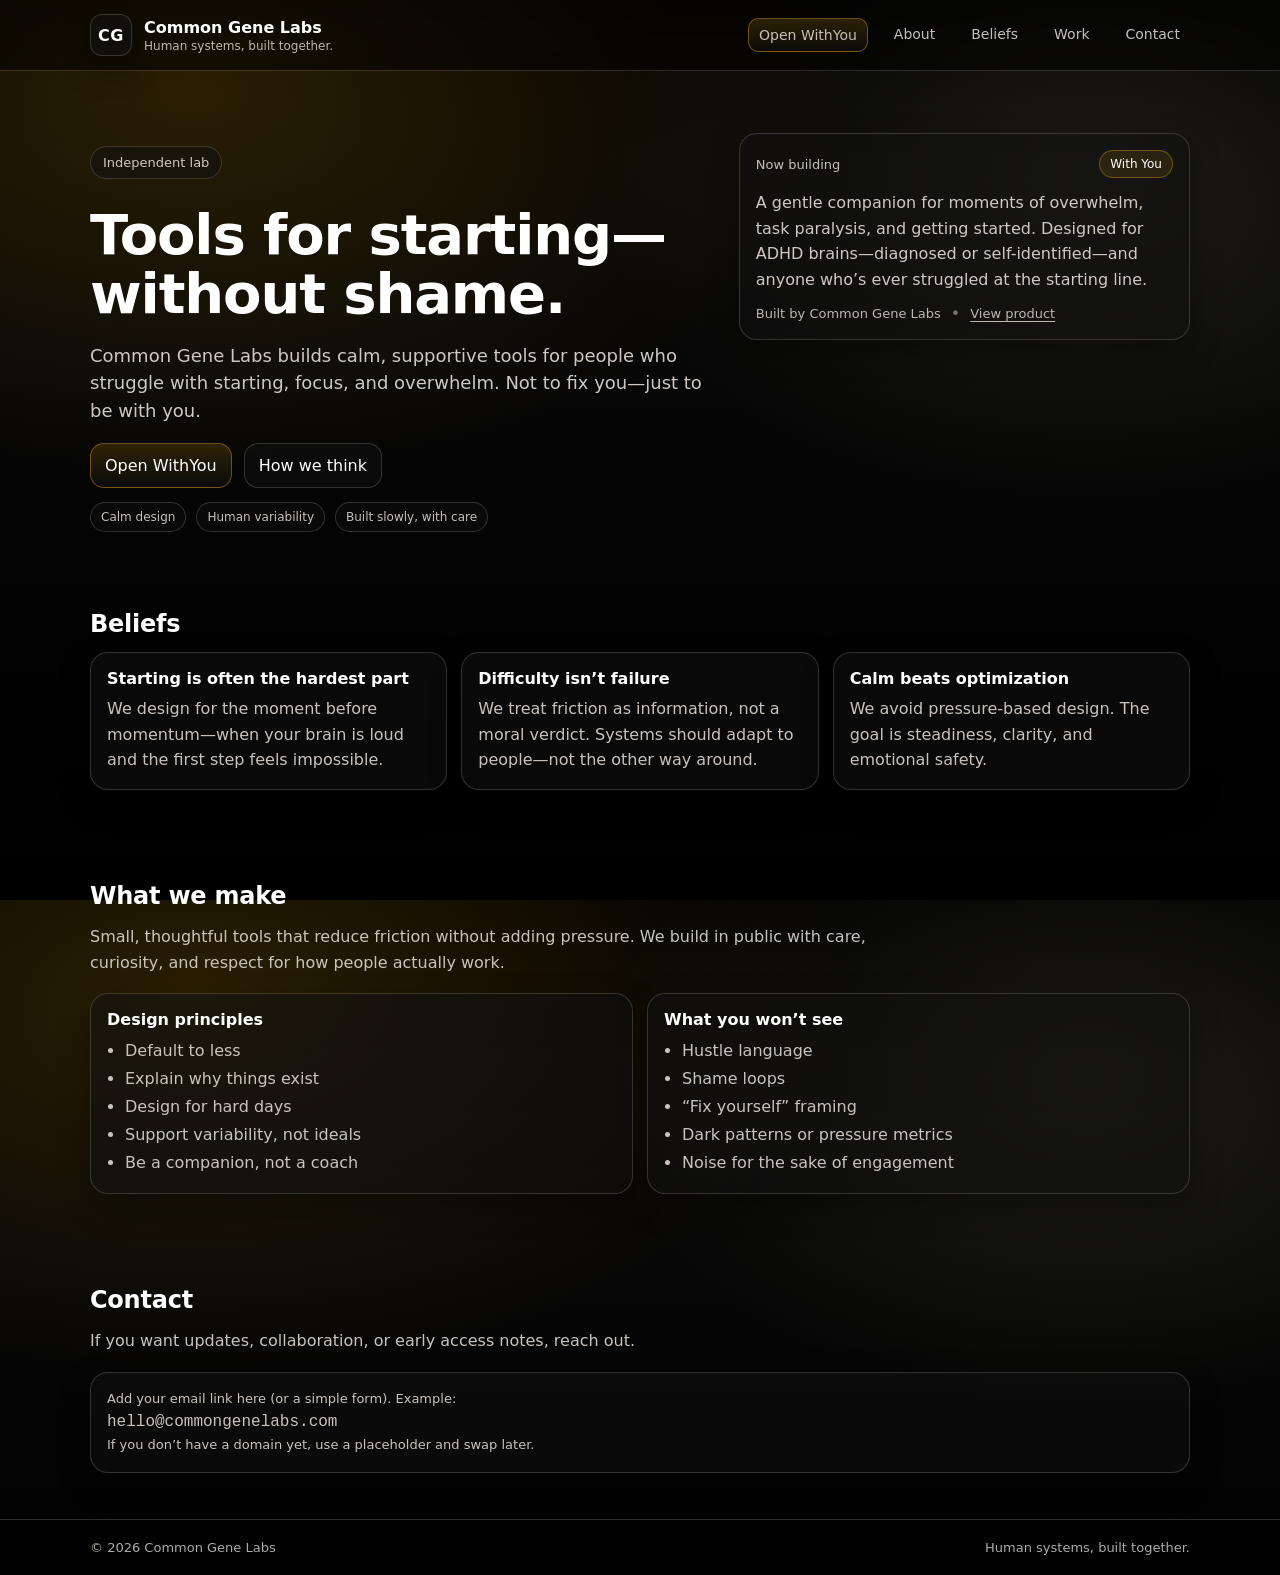
==== index.html @ 8c80f976 "Fix link text from 'Open With You' to 'Open WithYou'" ====
<!doctype html>
<html lang="en">
<head>
  <meta charset="utf-8" />
  <meta name="viewport" content="width=device-width,initial-scale=1" />
  <title>Common Gene Labs</title>
  <meta name="description" content="Common Gene Labs builds calm, human-centered tools for starting, focus, and overwhelm. Human systems, built together." />
  <meta name="theme-color" content="#000000" />
  <link rel="stylesheet" href="styles.css" />
</head>

<body>
  <header class="header">
    <div class="container nav">
      <div class="brand">
        <div class="mark" aria-hidden="true">CG</div>
        <div class="brandtext">
          <div class="name">Common Gene Labs</div>
          <div class="tag">Human systems, built together.</div>
        </div>
      </div>

      <nav class="links" aria-label="Primary">
        <a
          class="btn primary"
          href="https://elaiken3.github.io/withyou-site/"
          target="_blank"
          rel="noopener"
        >
          Open WithYou
        </a>
        <a href="./about/">About</a>
        <a href="#beliefs">Beliefs</a>
        <a href="#work">Work</a>
        <a href="#contact">Contact</a>
      </nav>
    </div>
  </header>

  <main>
    <section class="hero">
      <div class="container heroGrid">
        <div>
          <p class="kicker">Independent lab</p>
          <h1>Tools for starting—without shame.</h1>
          <p class="lede">
            Common Gene Labs builds calm, supportive tools for people who struggle with starting, focus, and overwhelm.
            Not to fix you—just to be with you.
          </p>

          <div class="ctaRow">
            <a
              class="btn primary"
              href="https://elaiken3.github.io/withyou-site/"
              target="_blank"
              rel="noopener"
            >
              Open WithYou
            </a>
            <a class="btn" href="#beliefs">How we think</a>
          </div>

          <div class="meta">
            <span class="pill">Calm design</span>
            <span class="pill">Human variability</span>
            <span class="pill">Built slowly, with care</span>
          </div>
        </div>

        <a
            href="https://elaiken3.github.io/withyou-site/"
            class="card cardLink"
            target="_blank"
            rel="noopener"
          >
            <div class="cardTop">
              <div class="cardTitle">Now building</div>
              <div class="cardBadge">With You</div>
            </div>
          
            <p class="cardBody">
              A gentle companion for moments of overwhelm, task paralysis, and getting started.
              Designed for ADHD brains—diagnosed or self-identified—and anyone who’s ever struggled at the starting line.
            </p>
          
            <div class="cardFoot">
              <span class="small">Built by Common Gene Labs</span>
              <span class="dot">•</span>
              <span class="small link">View product</span>
            </div>
          </a>
          </div>
        </div>
      </div>
    </section>

    <section id="beliefs" class="section">
      <div class="container">
        <h2>Beliefs</h2>
        <div class="grid3">
          <div class="panel">
            <h3>Starting is often the hardest part</h3>
            <p>We design for the moment before momentum—when your brain is loud and the first step feels impossible.</p>
          </div>
          <div class="panel">
            <h3>Difficulty isn’t failure</h3>
            <p>We treat friction as information, not a moral verdict. Systems should adapt to people—not the other way around.</p>
          </div>
          <div class="panel">
            <h3>Calm beats optimization</h3>
            <p>We avoid pressure-based design. The goal is steadiness, clarity, and emotional safety.</p>
          </div>
        </div>
      </div>
    </section>

    <section id="work" class="section">
      <div class="container">
        <h2>What we make</h2>
        <p class="lede2">
          Small, thoughtful tools that reduce friction without adding pressure.
          We build in public with care, curiosity, and respect for how people actually work.
        </p>

        <div class="grid2">
          <div class="panel">
            <h3>Design principles</h3>
            <ul class="list">
              <li>Default to less</li>
              <li>Explain why things exist</li>
              <li>Design for hard days</li>
              <li>Support variability, not ideals</li>
              <li>Be a companion, not a coach</li>
            </ul>
          </div>
          <div class="panel">
            <h3>What you won’t see</h3>
            <ul class="list">
              <li>Hustle language</li>
              <li>Shame loops</li>
              <li>“Fix yourself” framing</li>
              <li>Dark patterns or pressure metrics</li>
              <li>Noise for the sake of engagement</li>
            </ul>
          </div>
        </div>
      </div>
    </section>

    <!-- <section id="withyou" class="section">
      <div class="container">
        <h2>With You</h2>
        <div class="grid2">
          <div class="panel">
            <h3>What it is</h3>
            <p>
              With You is a calm, supportive space to capture what’s on your mind, choose one next step,
              and stay with it—without pressure or shame.
            </p>
            <p class="small muted">
              Built by Common Gene Labs.
            </p>
          </div>
          <div class="panel">
            <h3>When it helps</h3>
            <ul class="list">
              <li>Overwhelm and task paralysis</li>
              <li>Starting friction</li>
              <li>Too many open loops</li>
              <li>Gentle structure for focus</li>
              <li>“I just need someone with me” moments</li>
            </ul>
          </div>
        </div>
      </div>
    </section> -->

    <section id="contact" class="section">
      <div class="container">
        <h2>Contact</h2>
        <p class="lede2">If you want updates, collaboration, or early access notes, reach out.</p>
        <div class="panel">
          <p class="small muted">
            Add your email link here (or a simple form). Example:
          </p>
          <p class="mono">hello@commongenelabs.com</p>
          <p class="small muted">
            If you don’t have a domain yet, use a placeholder and swap later.
          </p>
        </div>
      </div>
    </section>
  </main>

  <footer class="footer">
    <div class="container foot">
      <span class="small muted">© <span id="year"></span> Common Gene Labs</span>
      <span class="small muted">Human systems, built together.</span>
    </div>
  </footer>

  <script>
    document.getElementById("year").textContent = new Date().getFullYear();
  </script>
</body>
</html>
---- styles.css ----
:root{
  --gold: #B8860B;
  --blonde: #FAF0BE;
  --ink: #0B0B0B;
  --card: #111111;
  --muted: #DAD3CC;
  --white: #FFFFFF;

  --radius: 18px;
  --shadow: 0 12px 30px rgba(0,0,0,.35);
  --stroke: 1px solid rgba(218,211,204,.20);
}

*{ box-sizing:border-box; }
html,body{ height:100%; }
body{
  margin:0;
  font-family: ui-sans-serif, system-ui, -apple-system, Segoe UI, Roboto, Arial, "Apple Color Emoji","Segoe UI Emoji";
  color: var(--white);
  background:
    radial-gradient(1200px 700px at 15% 10%, rgba(184,134,11,.22), transparent 55%),
    radial-gradient(900px 600px at 85% 20%, rgba(250,240,190,.10), transparent 55%),
    linear-gradient(180deg, #000 0%, #060606 40%, #000 100%);
}

a{ color: inherit; text-decoration:none; }
a:hover{ text-decoration: underline; }

.container{
  width: min(1100px, calc(100% - 40px));
  margin: 0 auto;
}

.header{
  position: sticky;
  top: 0;
  z-index: 10;
  backdrop-filter: blur(10px);
  background: rgba(0,0,0,.50);
  border-bottom: var(--stroke);
}

.nav{
  display:flex;
  align-items:center;
  justify-content:space-between;
  padding: 14px 0;
  gap: 16px;
}

.brand{ display:flex; align-items:center; gap: 12px; }
.mark{
  width: 42px; height: 42px;
  border-radius: 12px;
  display:grid; place-items:center;
  border: var(--stroke);
  background: rgba(17,17,17,.65);
  box-shadow: var(--shadow);
  font-weight: 700;
  letter-spacing: .5px;
}
.brandtext .name{ font-weight: 700; }
.brandtext .tag{ color: rgba(218,211,204,.85); font-size: 12px; margin-top: 2px; }

.links{ display:flex; gap: 16px; font-size: 14px; color: rgba(218,211,204,.90); }
.links a{ padding: 8px 10px; border-radius: 10px; }
.links a:hover{ background: rgba(250,240,190,.06); text-decoration:none; }

.hero{ padding: 62px 0 32px; }
.heroGrid{
  display:grid;
  grid-template-columns: 1.25fr .9fr;
  gap: 22px;
  align-items: start;
}
@media (max-width: 900px){
  .heroGrid{ grid-template-columns: 1fr; }
  .links{ display:none; }
}

.kicker{
  display:inline-block;
  padding: 8px 12px;
  border-radius: 999px;
  border: var(--stroke);
  background: rgba(17,17,17,.55);
  color: rgba(218,211,204,.95);
  font-size: 13px;
}

h1{
  margin: 14px 0 12px;
  font-size: clamp(34px, 4.5vw, 56px);
  line-height: 1.05;
  letter-spacing: -0.02em;
}

.lede{
  font-size: 18px;
  line-height: 1.55;
  color: rgba(218,211,204,.95);
  max-width: 60ch;
}

.ctaRow{ display:flex; gap: 12px; margin: 18px 0 14px; flex-wrap: wrap; }
.btn{
  display:inline-block;
  padding: 12px 14px;
  border-radius: 14px;
  border: var(--stroke);
  background: rgba(17,17,17,.55);
}
.btn.primary{
  border: 1px solid rgba(184,134,11,.55);
  background: linear-gradient(180deg, rgba(184,134,11,.22), rgba(17,17,17,.55));
}
.btn:hover{ text-decoration:none; transform: translateY(-1px); }

.meta{ display:flex; gap: 10px; flex-wrap: wrap; margin-top: 14px; }
.pill{
  font-size: 12px;
  color: rgba(218,211,204,.90);
  border: var(--stroke);
  background: rgba(17,17,17,.45);
  padding: 7px 10px;
  border-radius: 999px;
}

.section{ padding: 46px 0; }
h2{ margin: 0 0 14px; font-size: 24px; letter-spacing: -0.01em; }
.lede2{ margin: 0 0 18px; color: rgba(218,211,204,.92); max-width: 80ch; line-height: 1.6; }

.grid3{ display:grid; grid-template-columns: repeat(3, 1fr); gap: 14px; }
.grid2{ display:grid; grid-template-columns: repeat(2, 1fr); gap: 14px; }
@media (max-width: 900px){
  .grid3, .grid2{ grid-template-columns: 1fr; }
}

.panel, .card{
  border: var(--stroke);
  background: rgba(17,17,17,.55);
  border-radius: var(--radius);
  padding: 16px;
  box-shadow: var(--shadow);
}

.panel h3{ margin: 0 0 8px; font-size: 16px; }
.panel p{ margin: 0; color: rgba(218,211,204,.92); line-height: 1.6; }

.cardTop{ display:flex; justify-content:space-between; align-items:center; gap: 10px; }
.cardTitle{ font-size: 13px; color: rgba(218,211,204,.90); }
.cardBadge{
  font-size: 12px;
  padding: 6px 10px;
  border-radius: 999px;
  border: 1px solid rgba(184,134,11,.50);
  background: rgba(184,134,11,.14);
}
.cardBody{ margin: 12px 0; color: rgba(218,211,204,.95); line-height: 1.6; }
.cardFoot{ display:flex; align-items:center; gap: 10px; color: rgba(218,211,204,.85); }
.dot{ opacity: .6; }

.list{ margin: 0; padding-left: 18px; color: rgba(218,211,204,.92); line-height: 1.75; }
.small{ font-size: 13px; }
.muted{ color: rgba(218,211,204,.80); }
.mono{ font-family: ui-monospace, SFMono-Regular, Menlo, Monaco, Consolas, "Liberation Mono"; }

.footer{
  border-top: var(--stroke);
  padding: 20px 0;
  background: rgba(0,0,0,.35);
}
.foot{ display:flex; justify-content:space-between; gap: 12px; flex-wrap: wrap; }
.link{ text-decoration: underline; text-underline-offset: 3px; }

.cardLink{
  display:block;
  color: inherit;
}
.cardLink:hover{
  text-decoration: none;
  transform: translateY(-2px);
}
.cardLink:focus-visible{
  outline: 2px solid rgba(184,134,11,.55);
  outline-offset: 4px;
}
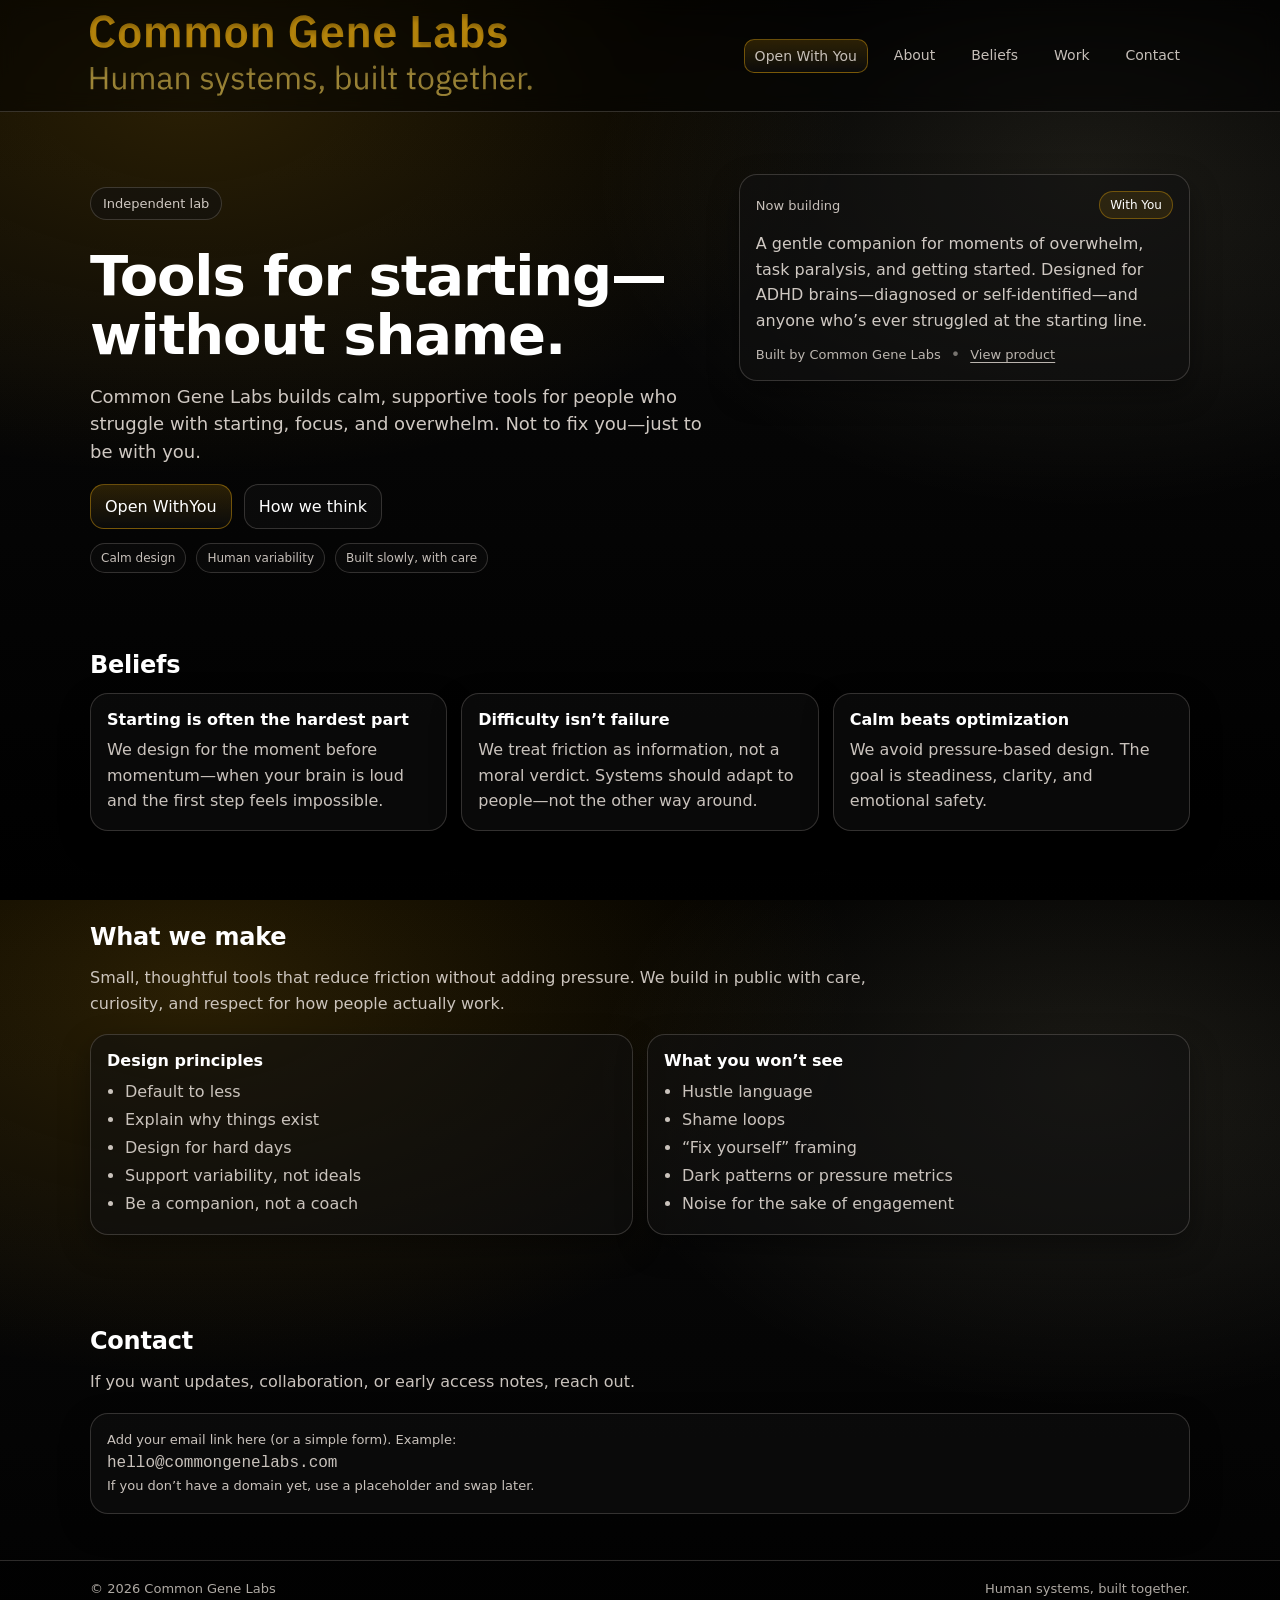
==== commit 8939da37: "Update header branding and link text" ====
--- a/index.html
+++ b/index.html
@@ -7,27 +7,41 @@
   <meta name="description" content="Common Gene Labs builds calm, human-centered tools for starting, focus, and overwhelm. Human systems, built together." />
   <meta name="theme-color" content="#000000" />
   <link rel="stylesheet" href="styles.css" />
+
+  <!-- Open Graph -->
+  <meta property="og:type" content="website" />
+  <meta property="og:title" content="Common Gene Labs" />
+  <meta property="og:description" content="Human systems, built together. Calm, human-centered tools for starting, focus, and overwhelm." />
+  <meta property="og:url" content="https://elaiken3.github.io/common-gene-labs/" />
+  <meta property="og:image" content="https://elaiken3.github.io/common-gene-labs/assets/og-commongenelabs.png" />
+  
+  <!-- Twitter -->
+  <meta name="twitter:card" content="summary_large_image" />
+  <meta name="twitter:title" content="Common Gene Labs" />
+  <meta name="twitter:description" content="Human systems, built together." />
+  <meta name="twitter:image" content="https://elaiken3.github.io/common-gene-labs/assets/og-commongenelabs.png" />
+
 </head>
 
 <body>
   <header class="header">
     <div class="container nav">
-      <div class="brand">
-        <div class="mark" aria-hidden="true">CG</div>
-        <div class="brandtext">
-          <div class="name">Common Gene Labs</div>
-          <div class="tag">Human systems, built together.</div>
-        </div>
-      </div>
-
+      <a class="brand" href="./" aria-label="Common Gene Labs home">
+        <img
+          src="./assets/common-gene-labs-dark.svg"
+          alt="Common Gene Labs"
+          class="brand-wordmark"
+        />
+      </a>
+  
       <nav class="links" aria-label="Primary">
         <a
           class="btn primary"
           href="https://elaiken3.github.io/withyou-site/"
           target="_blank"
-          rel="noopener"
+          rel="noopener noreferrer"
         >
-          Open WithYou
+          Open With You
         </a>
         <a href="./about/">About</a>
         <a href="#beliefs">Beliefs</a>
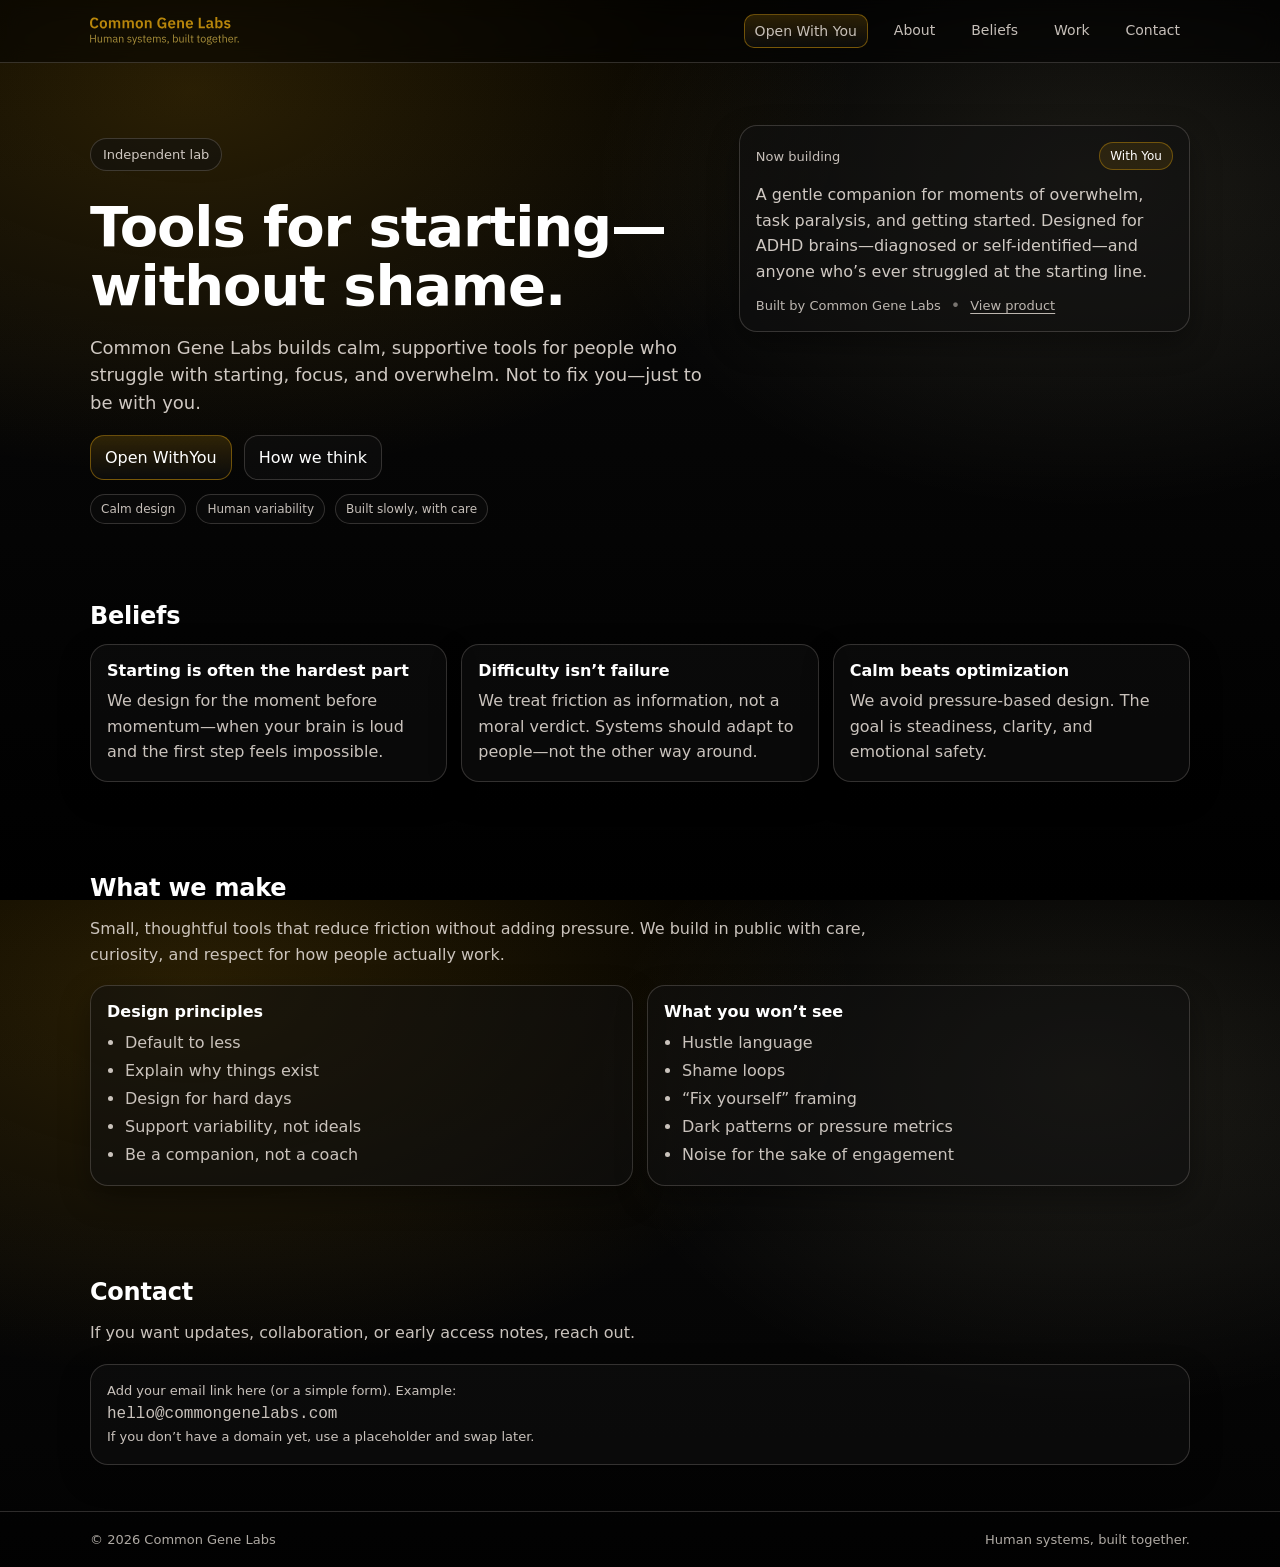
==== commit 786b26f3: "Update logo source to wordmark version" ====
--- a/index.html
+++ b/index.html
@@ -28,7 +28,7 @@
     <div class="container nav">
       <a class="brand" href="./" aria-label="Common Gene Labs home">
         <img
-          src="./assets/common-gene-labs-dark.svg"
+          src="./assets/common-gene-labs-wordmark-dark.svg"
           alt="Common Gene Labs"
           class="brand-wordmark"
         />
--- a/styles.css
+++ b/styles.css
@@ -61,6 +61,17 @@
 }
 .brandtext .name{ font-weight: 700; }
 .brandtext .tag{ color: rgba(218,211,204,.85); font-size: 12px; margin-top: 2px; }
+.brand-wordmark {
+  height: 28px;   /* tweak 24–34px */
+  width: auto;
+  display: block;
+}
+
+@media (max-width: 480px) {
+  .brand-wordmark {
+    height: 24px;
+  }
+}
 
 .links{ display:flex; gap: 16px; font-size: 14px; color: rgba(218,211,204,.90); }
 .links a{ padding: 8px 10px; border-radius: 10px; }
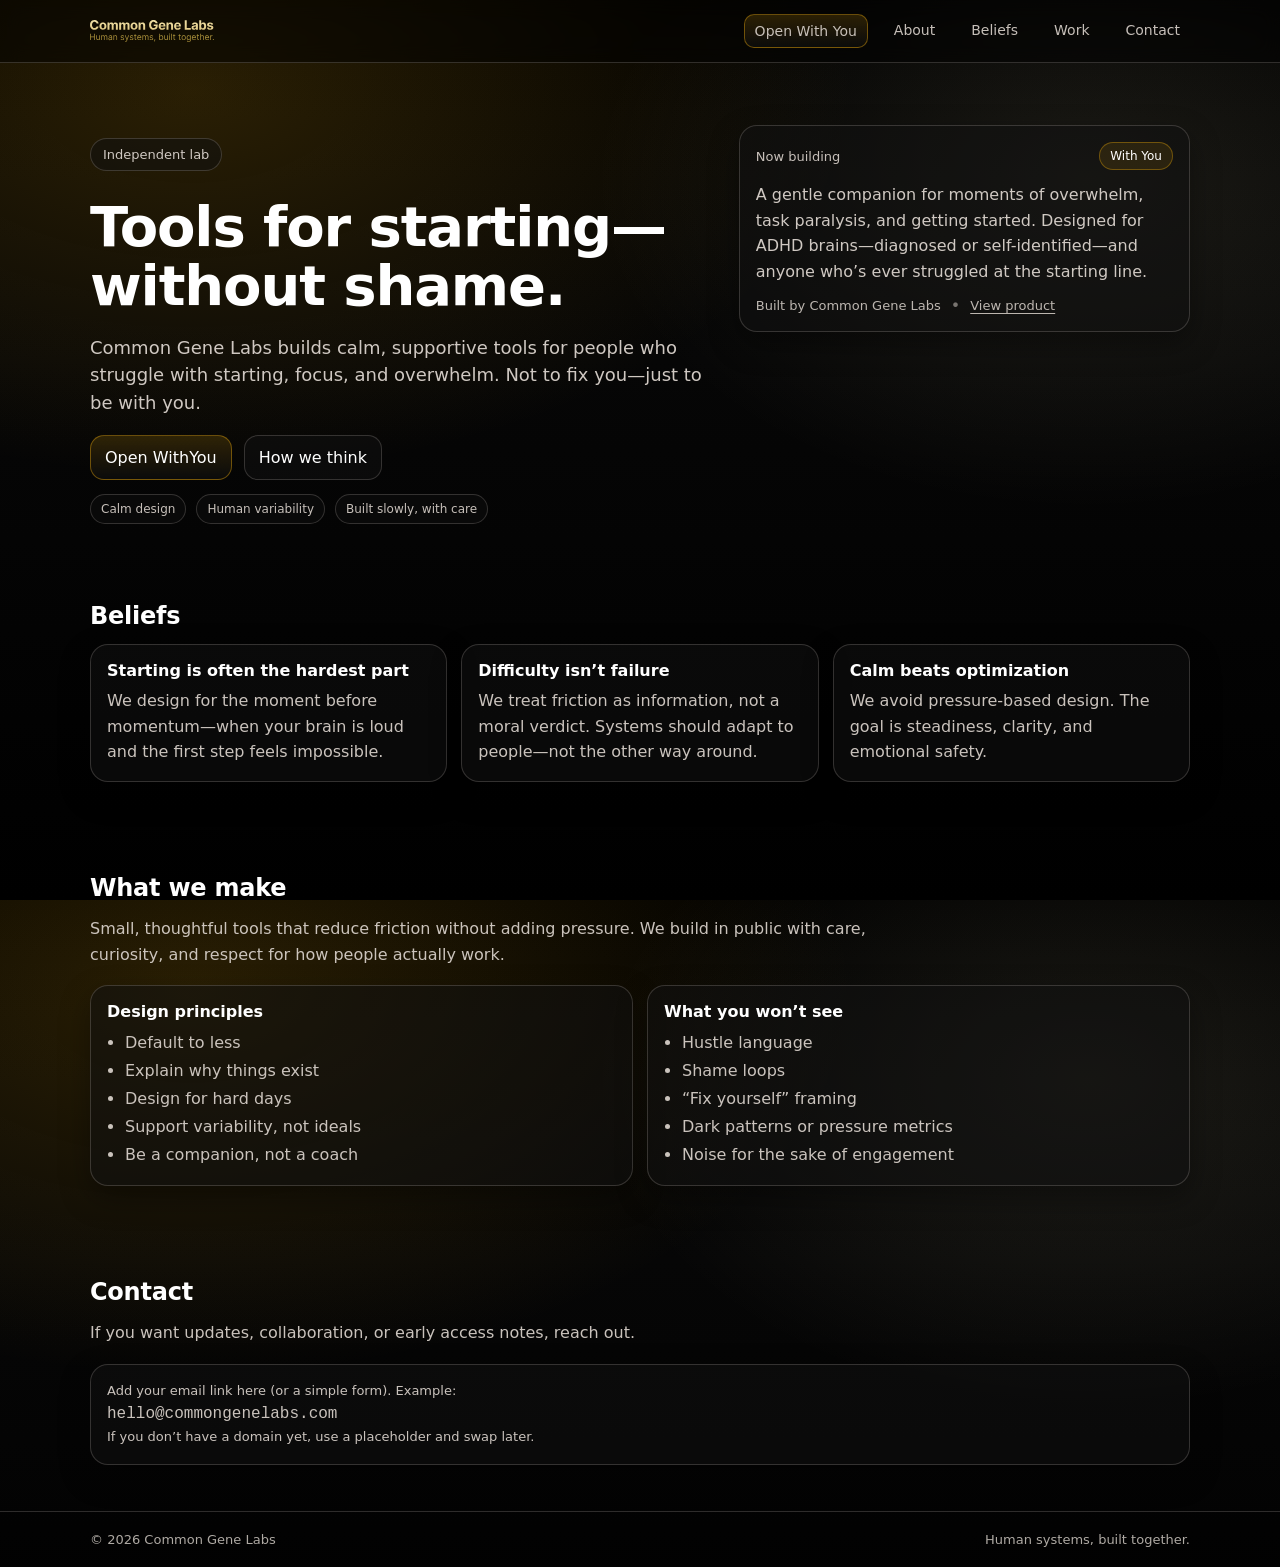
==== commit e3ba8699: "Update logo image source in index.html" ====
--- a/index.html
+++ b/index.html
@@ -28,7 +28,7 @@
     <div class="container nav">
       <a class="brand" href="./" aria-label="Common Gene Labs home">
         <img
-          src="./assets/common-gene-labs-wordmark-dark.svg"
+          src="./assets/common-gene-labs-wordmark-final.svg"
           alt="Common Gene Labs"
           class="brand-wordmark"
         />
--- a/styles.css
+++ b/styles.css
@@ -62,7 +62,7 @@
 .brandtext .name{ font-weight: 700; }
 .brandtext .tag{ color: rgba(218,211,204,.85); font-size: 12px; margin-top: 2px; }
 .brand-wordmark {
-  height: 28px;   /* tweak 24–34px */
+  height: 22px;   /* tweak 24–34px */
   width: auto;
   display: block;
 }
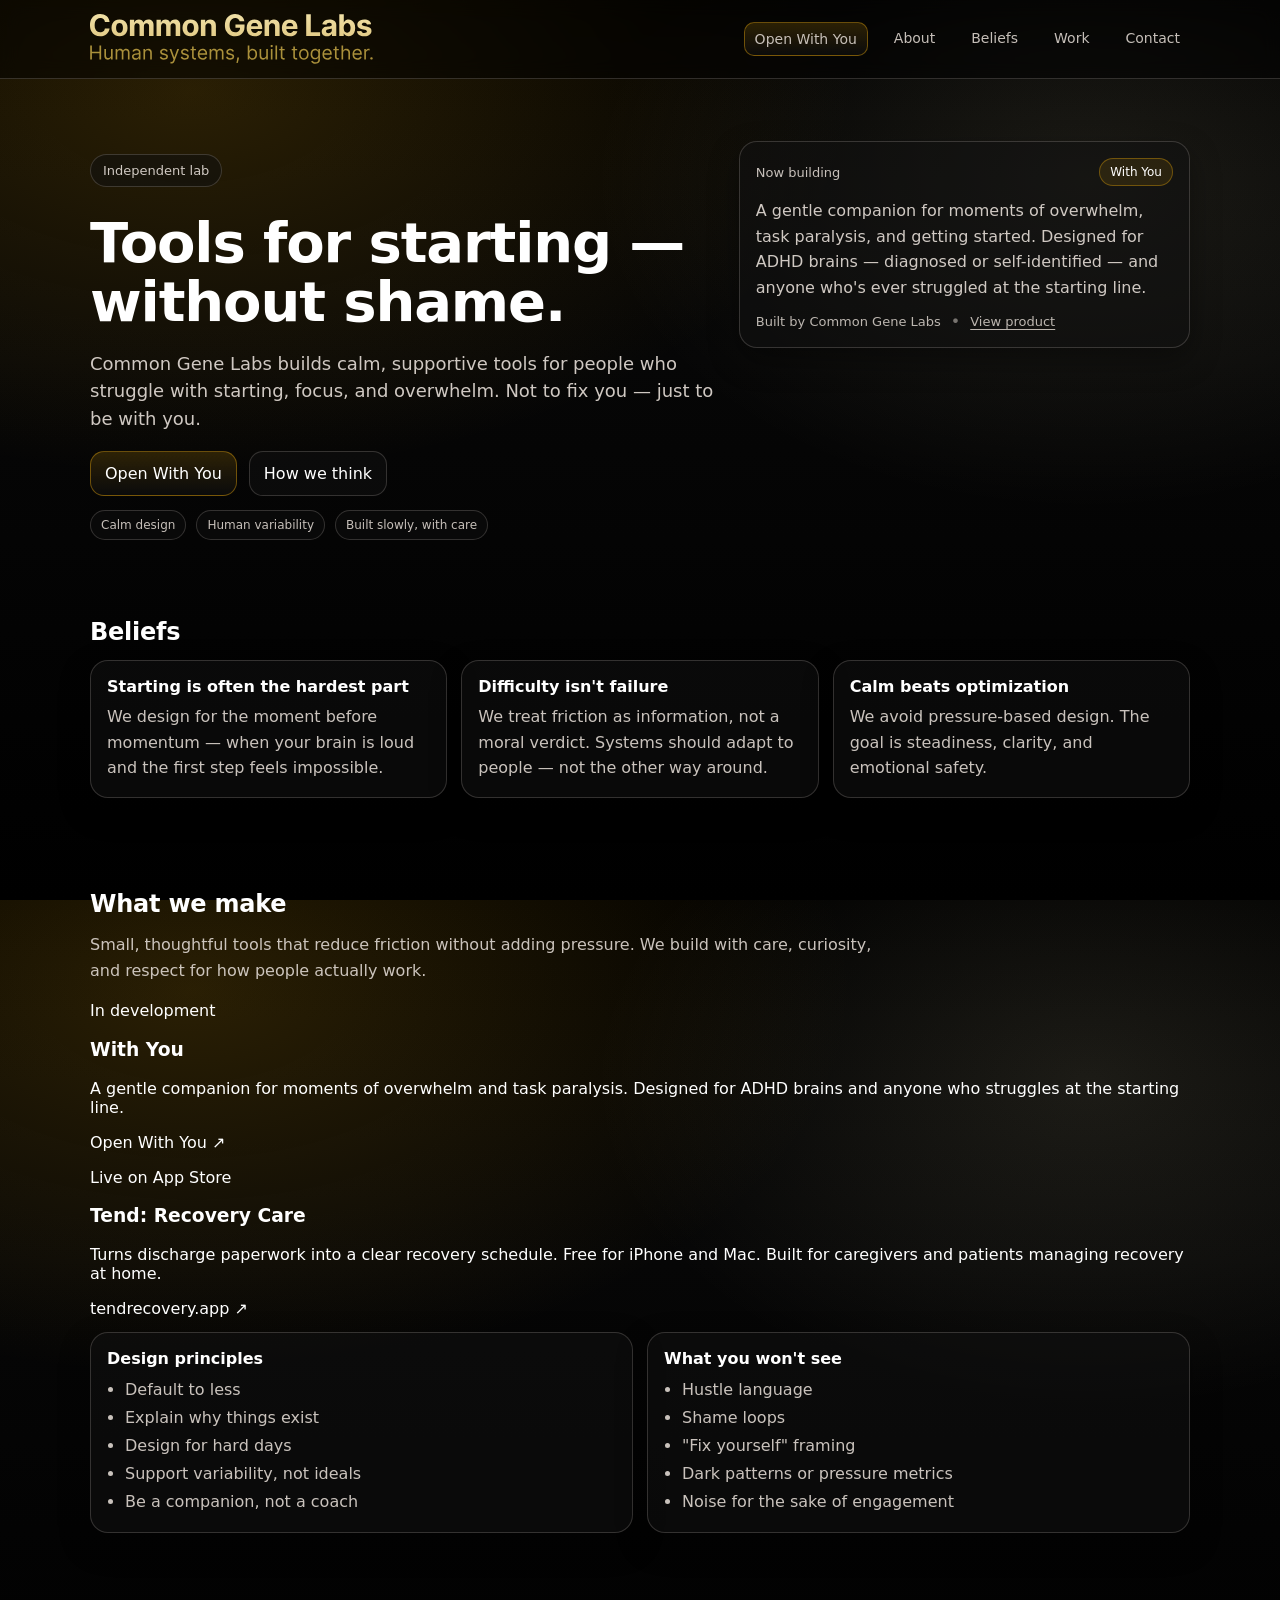
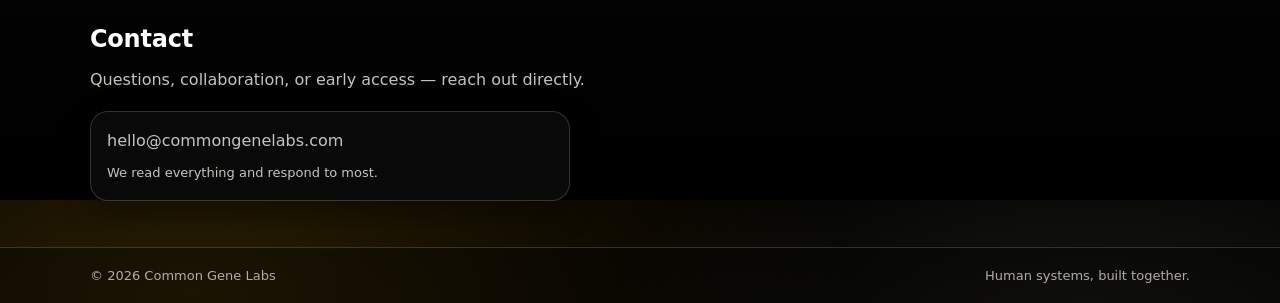
==== commit cd98584c: "Update meta tags and improve HTML structure" ====
--- a/index.html
+++ b/index.html
@@ -5,44 +5,33 @@
   <meta name="viewport" content="width=device-width,initial-scale=1" />
   <title>Common Gene Labs</title>
   <meta name="description" content="Common Gene Labs builds calm, human-centered tools for starting, focus, and overwhelm. Human systems, built together." />
-  <meta name="theme-color" content="#000000" />
+  <meta name="theme-color" content="#0D1F1A" />
+  <link rel="canonical" href="https://commongenelabs.com/" />
+  <link rel="icon" type="image/svg+xml" href="data:image/svg+xml,<svg xmlns='http://www.w3.org/2000/svg' viewBox='0 0 32 32'><rect width='32' height='32' rx='8' fill='%231D4D36'/><text x='16' y='22' font-family='serif' font-size='16' font-weight='700' fill='%23A8D4B8' text-anchor='middle'>CG</text></svg>" />
   <link rel="stylesheet" href="styles.css" />
 
   <!-- Open Graph -->
-  <meta property="og:type" content="website" />
-  <meta property="og:title" content="Common Gene Labs" />
+  <meta property="og:type"        content="website" />
+  <meta property="og:title"       content="Common Gene Labs" />
   <meta property="og:description" content="Human systems, built together. Calm, human-centered tools for starting, focus, and overwhelm." />
-  <meta property="og:url" content="https://elaiken3.github.io/common-gene-labs/" />
-  <meta property="og:image" content="https://elaiken3.github.io/common-gene-labs/assets/og-commongenelabs.png" />
-  
+  <meta property="og:url"         content="https://commongenelabs.com/" />
+  <meta property="og:image"       content="https://commongenelabs.com/assets/og-commongenelabs.png" />
+
   <!-- Twitter -->
-  <meta name="twitter:card" content="summary_large_image" />
-  <meta name="twitter:title" content="Common Gene Labs" />
+  <meta name="twitter:card"        content="summary_large_image" />
+  <meta name="twitter:title"       content="Common Gene Labs" />
   <meta name="twitter:description" content="Human systems, built together." />
-  <meta name="twitter:image" content="https://elaiken3.github.io/common-gene-labs/assets/og-commongenelabs.png" />
-
+  <meta name="twitter:image"       content="https://commongenelabs.com/assets/og-commongenelabs.png" />
 </head>
 
 <body>
   <header class="header">
     <div class="container nav">
       <a class="brand" href="./" aria-label="Common Gene Labs home">
-        <img
-          src="./assets/common-gene-labs-wordmark-final.svg"
-          alt="Common Gene Labs"
-          class="brand-wordmark"
-        />
+        <img src="./assets/common-gene-labs-wordmark-final.svg" alt="Common Gene Labs" class="brand-wordmark" />
       </a>
-  
       <nav class="links" aria-label="Primary">
-        <a
-          class="btn primary"
-          href="https://elaiken3.github.io/withyou-site/"
-          target="_blank"
-          rel="noopener noreferrer"
-        >
-          Open With You
-        </a>
+        <a class="btn primary" href="https://elaiken3.github.io/withyou-site/" target="_blank" rel="noopener noreferrer">Open With You</a>
         <a href="./about/">About</a>
         <a href="#beliefs">Beliefs</a>
         <a href="#work">Work</a>
@@ -56,24 +45,15 @@
       <div class="container heroGrid">
         <div>
           <p class="kicker">Independent lab</p>
-          <h1>Tools for starting—without shame.</h1>
+          <h1>Tools for starting — without shame.</h1>
           <p class="lede">
             Common Gene Labs builds calm, supportive tools for people who struggle with starting, focus, and overwhelm.
-            Not to fix you—just to be with you.
+            Not to fix you — just to be with you.
           </p>
-
           <div class="ctaRow">
-            <a
-              class="btn primary"
-              href="https://elaiken3.github.io/withyou-site/"
-              target="_blank"
-              rel="noopener"
-            >
-              Open WithYou
-            </a>
+            <a class="btn primary" href="https://elaiken3.github.io/withyou-site/" target="_blank" rel="noopener">Open With You</a>
             <a class="btn" href="#beliefs">How we think</a>
           </div>
-
           <div class="meta">
             <span class="pill">Calm design</span>
             <span class="pill">Human variability</span>
@@ -81,30 +61,21 @@
           </div>
         </div>
 
-        <a
-            href="https://elaiken3.github.io/withyou-site/"
-            class="card cardLink"
-            target="_blank"
-            rel="noopener"
-          >
-            <div class="cardTop">
-              <div class="cardTitle">Now building</div>
-              <div class="cardBadge">With You</div>
-            </div>
-          
-            <p class="cardBody">
-              A gentle companion for moments of overwhelm, task paralysis, and getting started.
-              Designed for ADHD brains—diagnosed or self-identified—and anyone who’s ever struggled at the starting line.
-            </p>
-          
-            <div class="cardFoot">
-              <span class="small">Built by Common Gene Labs</span>
-              <span class="dot">•</span>
-              <span class="small link">View product</span>
-            </div>
-          </a>
+        <a href="https://elaiken3.github.io/withyou-site/" class="card cardLink" target="_blank" rel="noopener">
+          <div class="cardTop">
+            <div class="cardTitle">Now building</div>
+            <div class="cardBadge">With You</div>
           </div>
-        </div>
+          <p class="cardBody">
+            A gentle companion for moments of overwhelm, task paralysis, and getting started.
+            Designed for ADHD brains — diagnosed or self-identified — and anyone who's ever struggled at the starting line.
+          </p>
+          <div class="cardFoot">
+            <span class="small">Built by Common Gene Labs</span>
+            <span class="dot">•</span>
+            <span class="small link">View product</span>
+          </div>
+        </a>
       </div>
     </section>
 
@@ -114,11 +85,11 @@
         <div class="grid3">
           <div class="panel">
             <h3>Starting is often the hardest part</h3>
-            <p>We design for the moment before momentum—when your brain is loud and the first step feels impossible.</p>
+            <p>We design for the moment before momentum — when your brain is loud and the first step feels impossible.</p>
           </div>
           <div class="panel">
-            <h3>Difficulty isn’t failure</h3>
-            <p>We treat friction as information, not a moral verdict. Systems should adapt to people—not the other way around.</p>
+            <h3>Difficulty isn't failure</h3>
+            <p>We treat friction as information, not a moral verdict. Systems should adapt to people — not the other way around.</p>
           </div>
           <div class="panel">
             <h3>Calm beats optimization</h3>
@@ -131,12 +102,25 @@
     <section id="work" class="section">
       <div class="container">
         <h2>What we make</h2>
-        <p class="lede2">
-          Small, thoughtful tools that reduce friction without adding pressure.
-          We build in public with care, curiosity, and respect for how people actually work.
-        </p>
+        <p class="lede2">Small, thoughtful tools that reduce friction without adding pressure. We build with care, curiosity, and respect for how people actually work.</p>
 
-        <div class="grid2">
+        <div class="products-grid">
+          <a class="product-card" href="https://elaiken3.github.io/withyou-site/" target="_blank" rel="noopener">
+            <p class="product-card-eyebrow">In development</p>
+            <h3>With You</h3>
+            <p>A gentle companion for moments of overwhelm and task paralysis. Designed for ADHD brains and anyone who struggles at the starting line.</p>
+            <span class="product-card-link">Open With You ↗</span>
+          </a>
+
+          <a class="product-card" href="https://tendrecovery.app" target="_blank" rel="noopener">
+            <p class="product-card-eyebrow">Live on App Store</p>
+            <h3>Tend: Recovery Care</h3>
+            <p>Turns discharge paperwork into a clear recovery schedule. Free for iPhone and Mac. Built for caregivers and patients managing recovery at home.</p>
+            <span class="product-card-link">tendrecovery.app ↗</span>
+          </a>
+        </div>
+
+        <div class="grid2" style="margin-top: 14px;">
           <div class="panel">
             <h3>Design principles</h3>
             <ul class="list">
@@ -148,11 +132,11 @@
             </ul>
           </div>
           <div class="panel">
-            <h3>What you won’t see</h3>
+            <h3>What you won't see</h3>
             <ul class="list">
               <li>Hustle language</li>
               <li>Shame loops</li>
-              <li>“Fix yourself” framing</li>
+              <li>"Fix yourself" framing</li>
               <li>Dark patterns or pressure metrics</li>
               <li>Noise for the sake of engagement</li>
             </ul>
@@ -161,46 +145,13 @@
       </div>
     </section>
 
-    <!-- <section id="withyou" class="section">
-      <div class="container">
-        <h2>With You</h2>
-        <div class="grid2">
-          <div class="panel">
-            <h3>What it is</h3>
-            <p>
-              With You is a calm, supportive space to capture what’s on your mind, choose one next step,
-              and stay with it—without pressure or shame.
-            </p>
-            <p class="small muted">
-              Built by Common Gene Labs.
-            </p>
-          </div>
-          <div class="panel">
-            <h3>When it helps</h3>
-            <ul class="list">
-              <li>Overwhelm and task paralysis</li>
-              <li>Starting friction</li>
-              <li>Too many open loops</li>
-              <li>Gentle structure for focus</li>
-              <li>“I just need someone with me” moments</li>
-            </ul>
-          </div>
-        </div>
-      </div>
-    </section> -->
-
     <section id="contact" class="section">
       <div class="container">
         <h2>Contact</h2>
-        <p class="lede2">If you want updates, collaboration, or early access notes, reach out.</p>
-        <div class="panel">
-          <p class="small muted">
-            Add your email link here (or a simple form). Example:
-          </p>
-          <p class="mono">hello@commongenelabs.com</p>
-          <p class="small muted">
-            If you don’t have a domain yet, use a placeholder and swap later.
-          </p>
+        <p class="lede2">Questions, collaboration, or early access — reach out directly.</p>
+        <div class="panel" style="max-width: 480px;">
+          <p class="contact-email"><a href="mailto:hello@commongenelabs.com">hello@commongenelabs.com</a></p>
+          <p class="small muted" style="margin-top: 10px;">We read everything and respond to most.</p>
         </div>
       </div>
     </section>
@@ -213,8 +164,6 @@
     </div>
   </footer>
 
-  <script>
-    document.getElementById("year").textContent = new Date().getFullYear();
-  </script>
+  <script>document.getElementById("year").textContent = new Date().getFullYear();</script>
 </body>
 </html>
--- a/styles.css
+++ b/styles.css
@@ -62,7 +62,7 @@
 .brandtext .name{ font-weight: 700; }
 .brandtext .tag{ color: rgba(218,211,204,.85); font-size: 12px; margin-top: 2px; }
 .brand-wordmark {
-  height: 22px;   /* tweak 24–34px */
+  height: 50px;   /* tweak 24–34px */
   width: auto;
   display: block;
 }
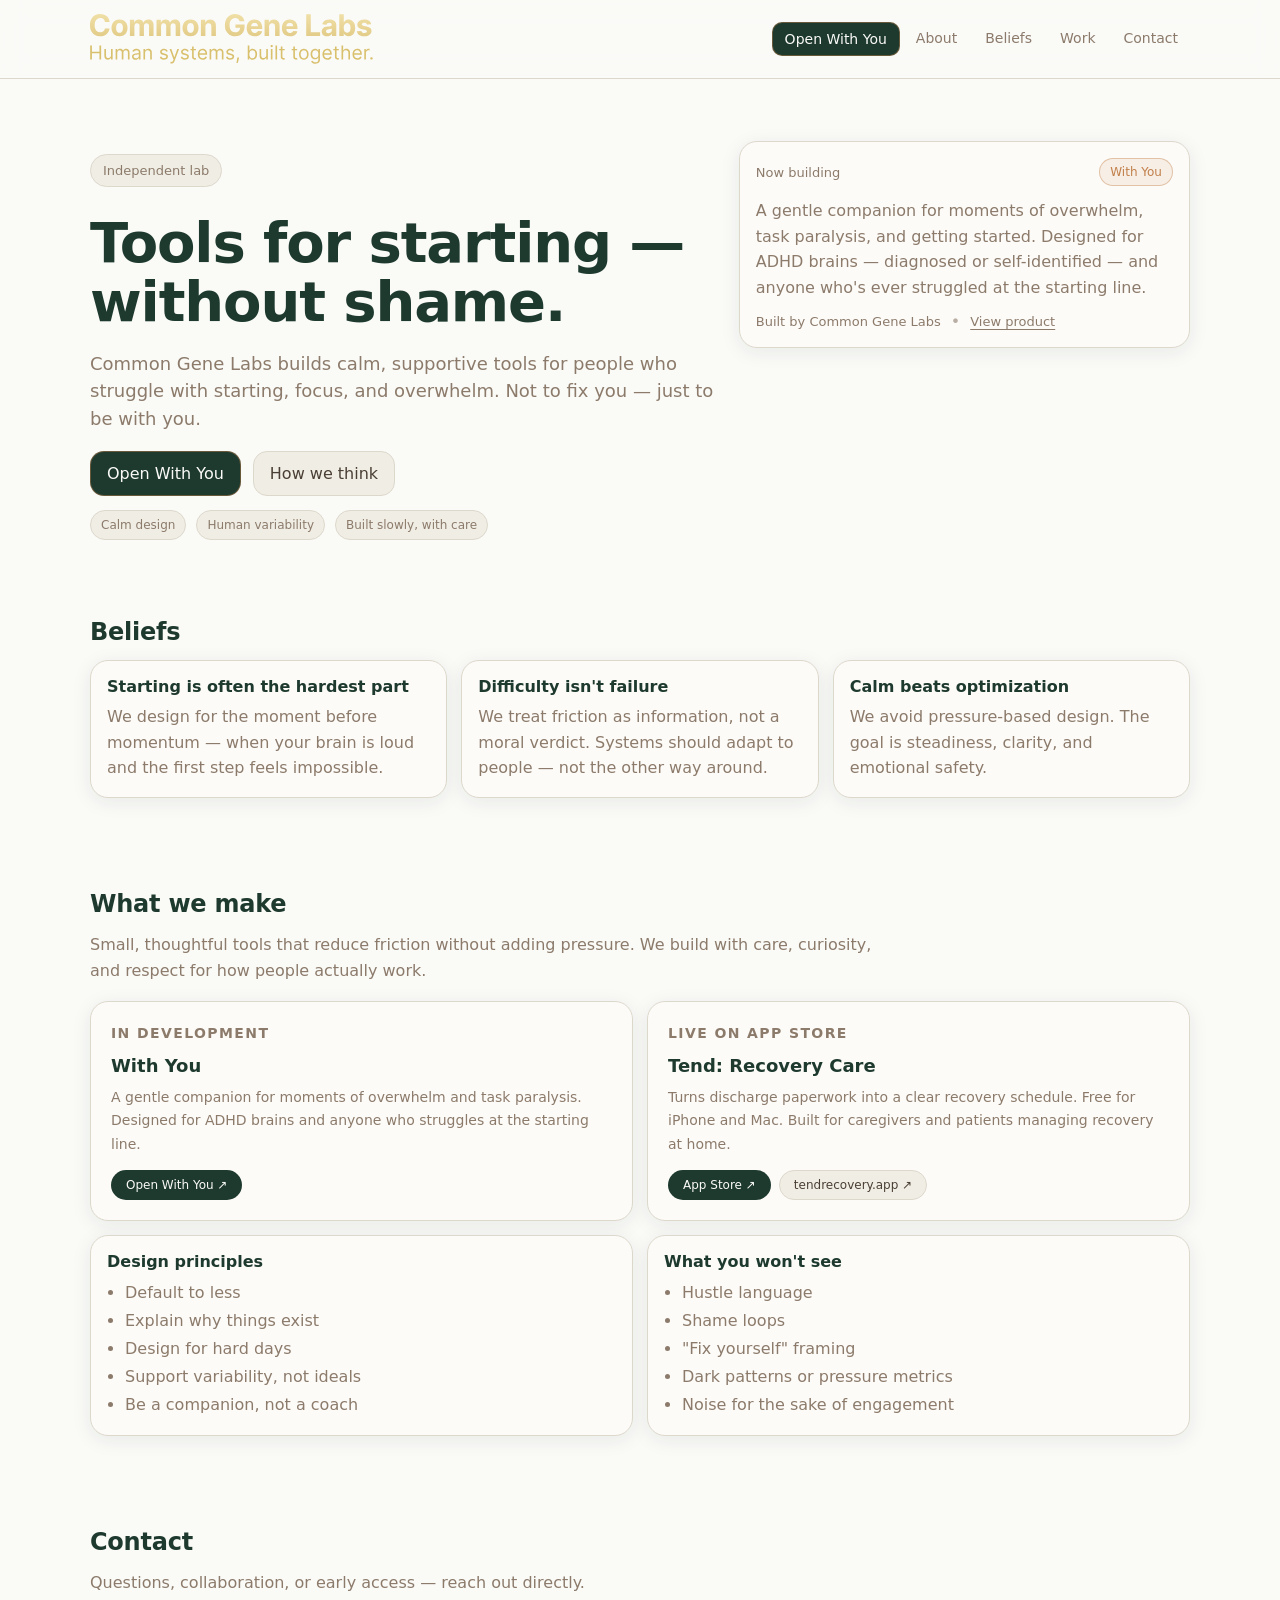
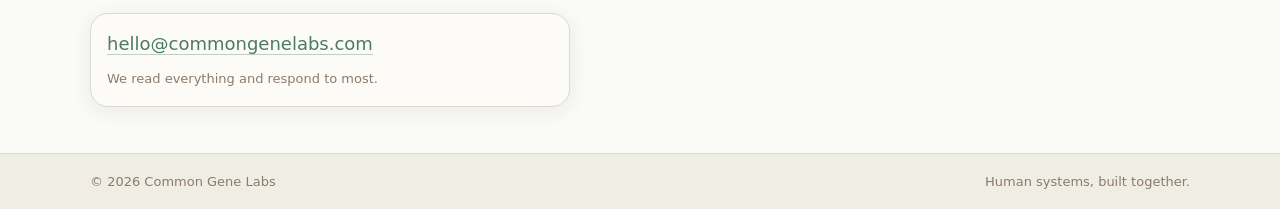
==== commit c411370f: "Change theme color and refactor product card layout Updated theme color and modified HTML structure " ====
--- a/index.html
+++ b/index.html
@@ -5,19 +5,15 @@
   <meta name="viewport" content="width=device-width,initial-scale=1" />
   <title>Common Gene Labs</title>
   <meta name="description" content="Common Gene Labs builds calm, human-centered tools for starting, focus, and overwhelm. Human systems, built together." />
-  <meta name="theme-color" content="#0D1F1A" />
+  <meta name="theme-color" content="#FAFAF7" />
   <link rel="canonical" href="https://commongenelabs.com/" />
-  <link rel="icon" type="image/svg+xml" href="data:image/svg+xml,<svg xmlns='http://www.w3.org/2000/svg' viewBox='0 0 32 32'><rect width='32' height='32' rx='8' fill='%231D4D36'/><text x='16' y='22' font-family='serif' font-size='16' font-weight='700' fill='%23A8D4B8' text-anchor='middle'>CG</text></svg>" />
+  <link rel="icon" type="image/svg+xml" href="data:image/svg+xml,<svg xmlns='http://www.w3.org/2000/svg' viewBox='0 0 32 32'><rect width='32' height='32' rx='8' fill='%231E3A2F'/><text x='16' y='22' font-family='serif' font-size='16' font-weight='700' fill='%23E8C9A0' text-anchor='middle'>CG</text></svg>" />
   <link rel="stylesheet" href="styles.css" />
-
-  <!-- Open Graph -->
   <meta property="og:type"        content="website" />
   <meta property="og:title"       content="Common Gene Labs" />
   <meta property="og:description" content="Human systems, built together. Calm, human-centered tools for starting, focus, and overwhelm." />
   <meta property="og:url"         content="https://commongenelabs.com/" />
   <meta property="og:image"       content="https://commongenelabs.com/assets/og-commongenelabs.png" />
-
-  <!-- Twitter -->
   <meta name="twitter:card"        content="summary_large_image" />
   <meta name="twitter:title"       content="Common Gene Labs" />
   <meta name="twitter:description" content="Human systems, built together." />
@@ -46,10 +42,7 @@
         <div>
           <p class="kicker">Independent lab</p>
           <h1>Tools for starting — without shame.</h1>
-          <p class="lede">
-            Common Gene Labs builds calm, supportive tools for people who struggle with starting, focus, and overwhelm.
-            Not to fix you — just to be with you.
-          </p>
+          <p class="lede">Common Gene Labs builds calm, supportive tools for people who struggle with starting, focus, and overwhelm. Not to fix you — just to be with you.</p>
           <div class="ctaRow">
             <a class="btn primary" href="https://elaiken3.github.io/withyou-site/" target="_blank" rel="noopener">Open With You</a>
             <a class="btn" href="#beliefs">How we think</a>
@@ -66,10 +59,7 @@
             <div class="cardTitle">Now building</div>
             <div class="cardBadge">With You</div>
           </div>
-          <p class="cardBody">
-            A gentle companion for moments of overwhelm, task paralysis, and getting started.
-            Designed for ADHD brains — diagnosed or self-identified — and anyone who's ever struggled at the starting line.
-          </p>
+          <p class="cardBody">A gentle companion for moments of overwhelm, task paralysis, and getting started. Designed for ADHD brains — diagnosed or self-identified — and anyone who's ever struggled at the starting line.</p>
           <div class="cardFoot">
             <span class="small">Built by Common Gene Labs</span>
             <span class="dot">•</span>
@@ -105,19 +95,24 @@
         <p class="lede2">Small, thoughtful tools that reduce friction without adding pressure. We build with care, curiosity, and respect for how people actually work.</p>
 
         <div class="products-grid">
-          <a class="product-card" href="https://elaiken3.github.io/withyou-site/" target="_blank" rel="noopener">
+          <div class="product-card">
             <p class="product-card-eyebrow">In development</p>
             <h3>With You</h3>
             <p>A gentle companion for moments of overwhelm and task paralysis. Designed for ADHD brains and anyone who struggles at the starting line.</p>
-            <span class="product-card-link">Open With You ↗</span>
-          </a>
+            <div class="product-card-actions">
+              <a class="product-btn dark" href="https://elaiken3.github.io/withyou-site/" target="_blank" rel="noopener">Open With You ↗</a>
+            </div>
+          </div>
 
-          <a class="product-card" href="https://tendrecovery.app" target="_blank" rel="noopener">
+          <div class="product-card">
             <p class="product-card-eyebrow">Live on App Store</p>
             <h3>Tend: Recovery Care</h3>
             <p>Turns discharge paperwork into a clear recovery schedule. Free for iPhone and Mac. Built for caregivers and patients managing recovery at home.</p>
-            <span class="product-card-link">tendrecovery.app ↗</span>
-          </a>
+            <div class="product-card-actions">
+              <a class="product-btn dark" href="https://apps.apple.com/us/app/tend-recovery-care/id6760955362" target="_blank" rel="noopener">App Store ↗</a>
+              <a class="product-btn" href="https://tendrecovery.app" target="_blank" rel="noopener">tendrecovery.app ↗</a>
+            </div>
+          </div>
         </div>
 
         <div class="grid2" style="margin-top: 14px;">
@@ -163,7 +158,6 @@
       <span class="small muted">Human systems, built together.</span>
     </div>
   </footer>
-
   <script>document.getElementById("year").textContent = new Date().getFullYear();</script>
 </body>
 </html>
--- a/styles.css
+++ b/styles.css
@@ -1,199 +1,292 @@
-:root{
-  --gold: #B8860B;
-  --blonde: #FAF0BE;
-  --ink: #0B0B0B;
-  --card: #111111;
-  --muted: #DAD3CC;
-  --white: #FFFFFF;
-
-  --radius: 18px;
-  --shadow: 0 12px 30px rgba(0,0,0,.35);
-  --stroke: 1px solid rgba(218,211,204,.20);
-}
-
-*{ box-sizing:border-box; }
-html,body{ height:100%; }
-body{
-  margin:0;
-  font-family: ui-sans-serif, system-ui, -apple-system, Segoe UI, Roboto, Arial, "Apple Color Emoji","Segoe UI Emoji";
-  color: var(--white);
-  background:
-    radial-gradient(1200px 700px at 15% 10%, rgba(184,134,11,.22), transparent 55%),
-    radial-gradient(900px 600px at 85% 20%, rgba(250,240,190,.10), transparent 55%),
-    linear-gradient(180deg, #000 0%, #060606 40%, #000 100%);
-}
-
-a{ color: inherit; text-decoration:none; }
-a:hover{ text-decoration: underline; }
-
-.container{
+:root {
+  --bg:        #FAFAF7;
+  --bg2:       #F0EDE4;
+  --bg3:       #E8E3D8;
+  --border:    #DDD8CC;
+  --muted-text:#8C7B6B;
+  --mid-text:  #4A3F35;
+  --dark:      #1E3A2F;
+  --green-mid: #2D5540;
+  --green-lt:  #4A7C5F;
+  --amber:     #C17F4A;
+  --amber-lt:  #E8C9A0;
+  --white:     #FDFBF8;
+  --stroke:    1px solid #DDD8CC;
+  --stroke-dark: 1px solid rgba(30,58,47,.15);
+  --radius:    18px;
+  --shadow:    0 4px 20px rgba(30,58,47,.08);
+  --shadow-lg: 0 8px 32px rgba(30,58,47,.12);
+}
+
+*, *::before, *::after { box-sizing: border-box; }
+html, body { height: 100%; }
+
+body {
+  margin: 0;
+  font-family: ui-sans-serif, system-ui, -apple-system, Segoe UI, Roboto, Arial, "Apple Color Emoji", "Segoe UI Emoji";
+  color: var(--mid-text);
+  background: var(--bg);
+}
+
+a { color: inherit; text-decoration: none; }
+a:hover { text-decoration: underline; }
+
+.container {
   width: min(1100px, calc(100% - 40px));
   margin: 0 auto;
 }
 
-.header{
+/* HEADER */
+.header {
   position: sticky;
   top: 0;
   z-index: 10;
-  backdrop-filter: blur(10px);
-  background: rgba(0,0,0,.50);
+  backdrop-filter: blur(12px);
+  background: rgba(250,250,247,.88);
   border-bottom: var(--stroke);
 }
 
-.nav{
-  display:flex;
-  align-items:center;
-  justify-content:space-between;
+.nav {
+  display: flex;
+  align-items: center;
+  justify-content: space-between;
   padding: 14px 0;
   gap: 16px;
 }
 
-.brand{ display:flex; align-items:center; gap: 12px; }
-.mark{
+.brand { display: flex; align-items: center; gap: 12px; }
+
+.mark {
   width: 42px; height: 42px;
   border-radius: 12px;
-  display:grid; place-items:center;
-  border: var(--stroke);
-  background: rgba(17,17,17,.65);
-  box-shadow: var(--shadow);
+  display: grid; place-items: center;
+  border: var(--stroke);
+  background: var(--bg2);
   font-weight: 700;
   letter-spacing: .5px;
-}
-.brandtext .name{ font-weight: 700; }
-.brandtext .tag{ color: rgba(218,211,204,.85); font-size: 12px; margin-top: 2px; }
-.brand-wordmark {
-  height: 50px;   /* tweak 24–34px */
-  width: auto;
-  display: block;
-}
-
-@media (max-width: 480px) {
-  .brand-wordmark {
-    height: 24px;
-  }
-}
-
-.links{ display:flex; gap: 16px; font-size: 14px; color: rgba(218,211,204,.90); }
-.links a{ padding: 8px 10px; border-radius: 10px; }
-.links a:hover{ background: rgba(250,240,190,.06); text-decoration:none; }
-
-.hero{ padding: 62px 0 32px; }
-.heroGrid{
-  display:grid;
+  color: var(--dark);
+}
+
+.brandtext .name { font-weight: 700; color: var(--dark); }
+.brandtext .tag  { color: var(--muted-text); font-size: 12px; margin-top: 2px; }
+
+.brand-wordmark { height: 50px; width: auto; display: block; }
+@media (max-width: 480px) { .brand-wordmark { height: 24px; } }
+
+.links {
+  display: flex;
+  gap: 4px;
+  font-size: 14px;
+  color: var(--muted-text);
+}
+.links a {
+  padding: 8px 12px;
+  border-radius: 10px;
+  transition: background 0.15s, color 0.15s;
+}
+.links a:hover {
+  background: var(--bg2);
+  color: var(--dark);
+  text-decoration: none;
+}
+
+/* HERO */
+.hero { padding: 62px 0 32px; }
+
+.heroGrid {
+  display: grid;
   grid-template-columns: 1.25fr .9fr;
   gap: 22px;
   align-items: start;
 }
-@media (max-width: 900px){
-  .heroGrid{ grid-template-columns: 1fr; }
-  .links{ display:none; }
-}
-
-.kicker{
-  display:inline-block;
+@media (max-width: 900px) {
+  .heroGrid { grid-template-columns: 1fr; }
+  .links { display: none; }
+}
+
+.kicker {
+  display: inline-block;
   padding: 8px 12px;
   border-radius: 999px;
   border: var(--stroke);
-  background: rgba(17,17,17,.55);
-  color: rgba(218,211,204,.95);
+  background: var(--bg2);
+  color: var(--muted-text);
   font-size: 13px;
 }
 
-h1{
+h1 {
   margin: 14px 0 12px;
   font-size: clamp(34px, 4.5vw, 56px);
   line-height: 1.05;
   letter-spacing: -0.02em;
-}
-
-.lede{
+  color: var(--dark);
+}
+
+h2 { margin: 0 0 14px; font-size: 24px; letter-spacing: -0.01em; color: var(--dark); }
+h3 { color: var(--dark); }
+
+.lede {
   font-size: 18px;
   line-height: 1.55;
-  color: rgba(218,211,204,.95);
+  color: var(--muted-text);
   max-width: 60ch;
 }
 
-.ctaRow{ display:flex; gap: 12px; margin: 18px 0 14px; flex-wrap: wrap; }
-.btn{
-  display:inline-block;
-  padding: 12px 14px;
+.ctaRow { display: flex; gap: 12px; margin: 18px 0 14px; flex-wrap: wrap; }
+
+.btn {
+  display: inline-block;
+  padding: 12px 16px;
   border-radius: 14px;
   border: var(--stroke);
-  background: rgba(17,17,17,.55);
-}
-.btn.primary{
-  border: 1px solid rgba(184,134,11,.55);
-  background: linear-gradient(180deg, rgba(184,134,11,.22), rgba(17,17,17,.55));
-}
-.btn:hover{ text-decoration:none; transform: translateY(-1px); }
-
-.meta{ display:flex; gap: 10px; flex-wrap: wrap; margin-top: 14px; }
-.pill{
+  background: var(--bg2);
+  color: var(--mid-text);
+  transition: background 0.15s, transform 0.15s;
+}
+.btn.primary {
+  border: 1px solid rgba(193,127,74,.45);
+  background: var(--dark);
+  color: var(--bg);
+}
+.btn:hover { text-decoration: none; transform: translateY(-1px); background: var(--bg3); }
+.btn.primary:hover { background: var(--green-mid); }
+
+.meta { display: flex; gap: 10px; flex-wrap: wrap; margin-top: 14px; }
+.pill {
   font-size: 12px;
-  color: rgba(218,211,204,.90);
-  border: var(--stroke);
-  background: rgba(17,17,17,.45);
+  color: var(--muted-text);
+  border: var(--stroke);
+  background: var(--bg2);
   padding: 7px 10px;
   border-radius: 999px;
 }
 
-.section{ padding: 46px 0; }
-h2{ margin: 0 0 14px; font-size: 24px; letter-spacing: -0.01em; }
-.lede2{ margin: 0 0 18px; color: rgba(218,211,204,.92); max-width: 80ch; line-height: 1.6; }
-
-.grid3{ display:grid; grid-template-columns: repeat(3, 1fr); gap: 14px; }
-.grid2{ display:grid; grid-template-columns: repeat(2, 1fr); gap: 14px; }
-@media (max-width: 900px){
-  .grid3, .grid2{ grid-template-columns: 1fr; }
-}
-
-.panel, .card{
-  border: var(--stroke);
-  background: rgba(17,17,17,.55);
+/* SECTIONS */
+.section { padding: 46px 0; }
+.lede2 { margin: 0 0 18px; color: var(--muted-text); max-width: 80ch; line-height: 1.6; }
+
+.grid3 { display: grid; grid-template-columns: repeat(3, 1fr); gap: 14px; }
+.grid2 { display: grid; grid-template-columns: repeat(2, 1fr); gap: 14px; }
+@media (max-width: 900px) { .grid3, .grid2 { grid-template-columns: 1fr; } }
+
+.panel, .card {
+  border: var(--stroke);
+  background: var(--white);
   border-radius: var(--radius);
   padding: 16px;
   box-shadow: var(--shadow);
 }
 
-.panel h3{ margin: 0 0 8px; font-size: 16px; }
-.panel p{ margin: 0; color: rgba(218,211,204,.92); line-height: 1.6; }
-
-.cardTop{ display:flex; justify-content:space-between; align-items:center; gap: 10px; }
-.cardTitle{ font-size: 13px; color: rgba(218,211,204,.90); }
-.cardBadge{
+.panel h3 { margin: 0 0 8px; font-size: 16px; }
+.panel p  { margin: 0; color: var(--muted-text); line-height: 1.6; }
+.panel p + p { margin-top: 10px; }
+
+/* PRODUCT CARDS */
+.cardTop  { display: flex; justify-content: space-between; align-items: center; gap: 10px; }
+.cardTitle { font-size: 13px; color: var(--muted-text); }
+.cardBadge {
   font-size: 12px;
   padding: 6px 10px;
   border-radius: 999px;
-  border: 1px solid rgba(184,134,11,.50);
-  background: rgba(184,134,11,.14);
-}
-.cardBody{ margin: 12px 0; color: rgba(218,211,204,.95); line-height: 1.6; }
-.cardFoot{ display:flex; align-items:center; gap: 10px; color: rgba(218,211,204,.85); }
-.dot{ opacity: .6; }
-
-.list{ margin: 0; padding-left: 18px; color: rgba(218,211,204,.92); line-height: 1.75; }
-.small{ font-size: 13px; }
-.muted{ color: rgba(218,211,204,.80); }
-.mono{ font-family: ui-monospace, SFMono-Regular, Menlo, Monaco, Consolas, "Liberation Mono"; }
-
-.footer{
+  border: 1px solid rgba(193,127,74,.40);
+  background: rgba(193,127,74,.10);
+  color: var(--amber);
+}
+.cardBody { margin: 12px 0; color: var(--muted-text); line-height: 1.6; }
+.cardFoot { display: flex; align-items: center; gap: 10px; color: var(--muted-text); }
+.dot { opacity: .6; }
+
+/* PRODUCTS GRID */
+.products-grid {
+  display: grid;
+  grid-template-columns: repeat(2, 1fr);
+  gap: 14px;
+  margin-top: 4px;
+}
+@media (max-width: 700px) { .products-grid { grid-template-columns: 1fr; } }
+
+.product-card {
+  border: var(--stroke);
+  background: var(--white);
+  border-radius: var(--radius);
+  padding: 20px;
+  box-shadow: var(--shadow);
+  display: flex;
+  flex-direction: column;
+  gap: 10px;
+  transition: transform 0.2s, box-shadow 0.2s;
+}
+.product-card:hover {
+  transform: translateY(-3px);
+  box-shadow: var(--shadow-lg);
+  text-decoration: none;
+}
+.product-card-eyebrow {
+  font-size: 11px;
+  font-weight: 600;
+  letter-spacing: 0.1em;
+  text-transform: uppercase;
+  color: var(--amber);
+}
+.product-card h3 { margin: 0; font-size: 18px; color: var(--dark); }
+.product-card p  { margin: 0; font-size: 14px; color: var(--muted-text); line-height: 1.65; flex: 1; }
+
+.product-card-actions {
+  display: flex;
+  gap: 8px;
+  flex-wrap: wrap;
+  margin-top: 4px;
+}
+
+.product-btn {
+  display: inline-flex;
+  align-items: center;
+  gap: 5px;
+  font-size: 12px;
+  font-weight: 500;
+  padding: 7px 14px;
+  border-radius: 99px;
+  border: var(--stroke);
+  background: var(--bg2);
+  color: var(--mid-text);
+  text-decoration: none;
+  transition: background 0.15s, transform 0.15s;
+}
+.product-btn:hover { background: var(--bg3); transform: translateY(-1px); text-decoration: none; }
+.product-btn.dark {
+  background: var(--dark);
+  color: var(--bg);
+  border-color: transparent;
+}
+.product-btn.dark:hover { background: var(--green-mid); }
+
+/* CONTACT */
+.contact-email { font-size: 18px; color: var(--dark); font-weight: 500; }
+.contact-email a {
+  color: var(--green-lt);
+  border-bottom: 1px solid rgba(74,124,95,.35);
+  transition: border-color 0.2s;
+}
+.contact-email a:hover { border-color: var(--green-lt); text-decoration: none; }
+
+/* LISTS */
+.list { margin: 0; padding-left: 18px; color: var(--muted-text); line-height: 1.75; }
+
+/* UTILS */
+.small { font-size: 13px; }
+.muted { color: var(--muted-text); }
+.mono  { font-family: ui-monospace, SFMono-Regular, Menlo, Monaco, Consolas, "Liberation Mono"; }
+.link  { text-decoration: underline; text-underline-offset: 3px; }
+
+/* FOOTER */
+.footer {
   border-top: var(--stroke);
   padding: 20px 0;
-  background: rgba(0,0,0,.35);
-}
-.foot{ display:flex; justify-content:space-between; gap: 12px; flex-wrap: wrap; }
-.link{ text-decoration: underline; text-underline-offset: 3px; }
-
-.cardLink{
-  display:block;
-  color: inherit;
-}
-.cardLink:hover{
-  text-decoration: none;
-  transform: translateY(-2px);
-}
-.cardLink:focus-visible{
-  outline: 2px solid rgba(184,134,11,.55);
-  outline-offset: 4px;
-}
-
+  background: var(--bg2);
+}
+.foot { display: flex; justify-content: space-between; gap: 12px; flex-wrap: wrap; }
+
+/* CARD LINK */
+.cardLink { display: block; color: inherit; }
+.cardLink:hover { text-decoration: none; transform: translateY(-2px); }
+.cardLink:focus-visible { outline: 2px solid rgba(193,127,74,.55); outline-offset: 4px; }
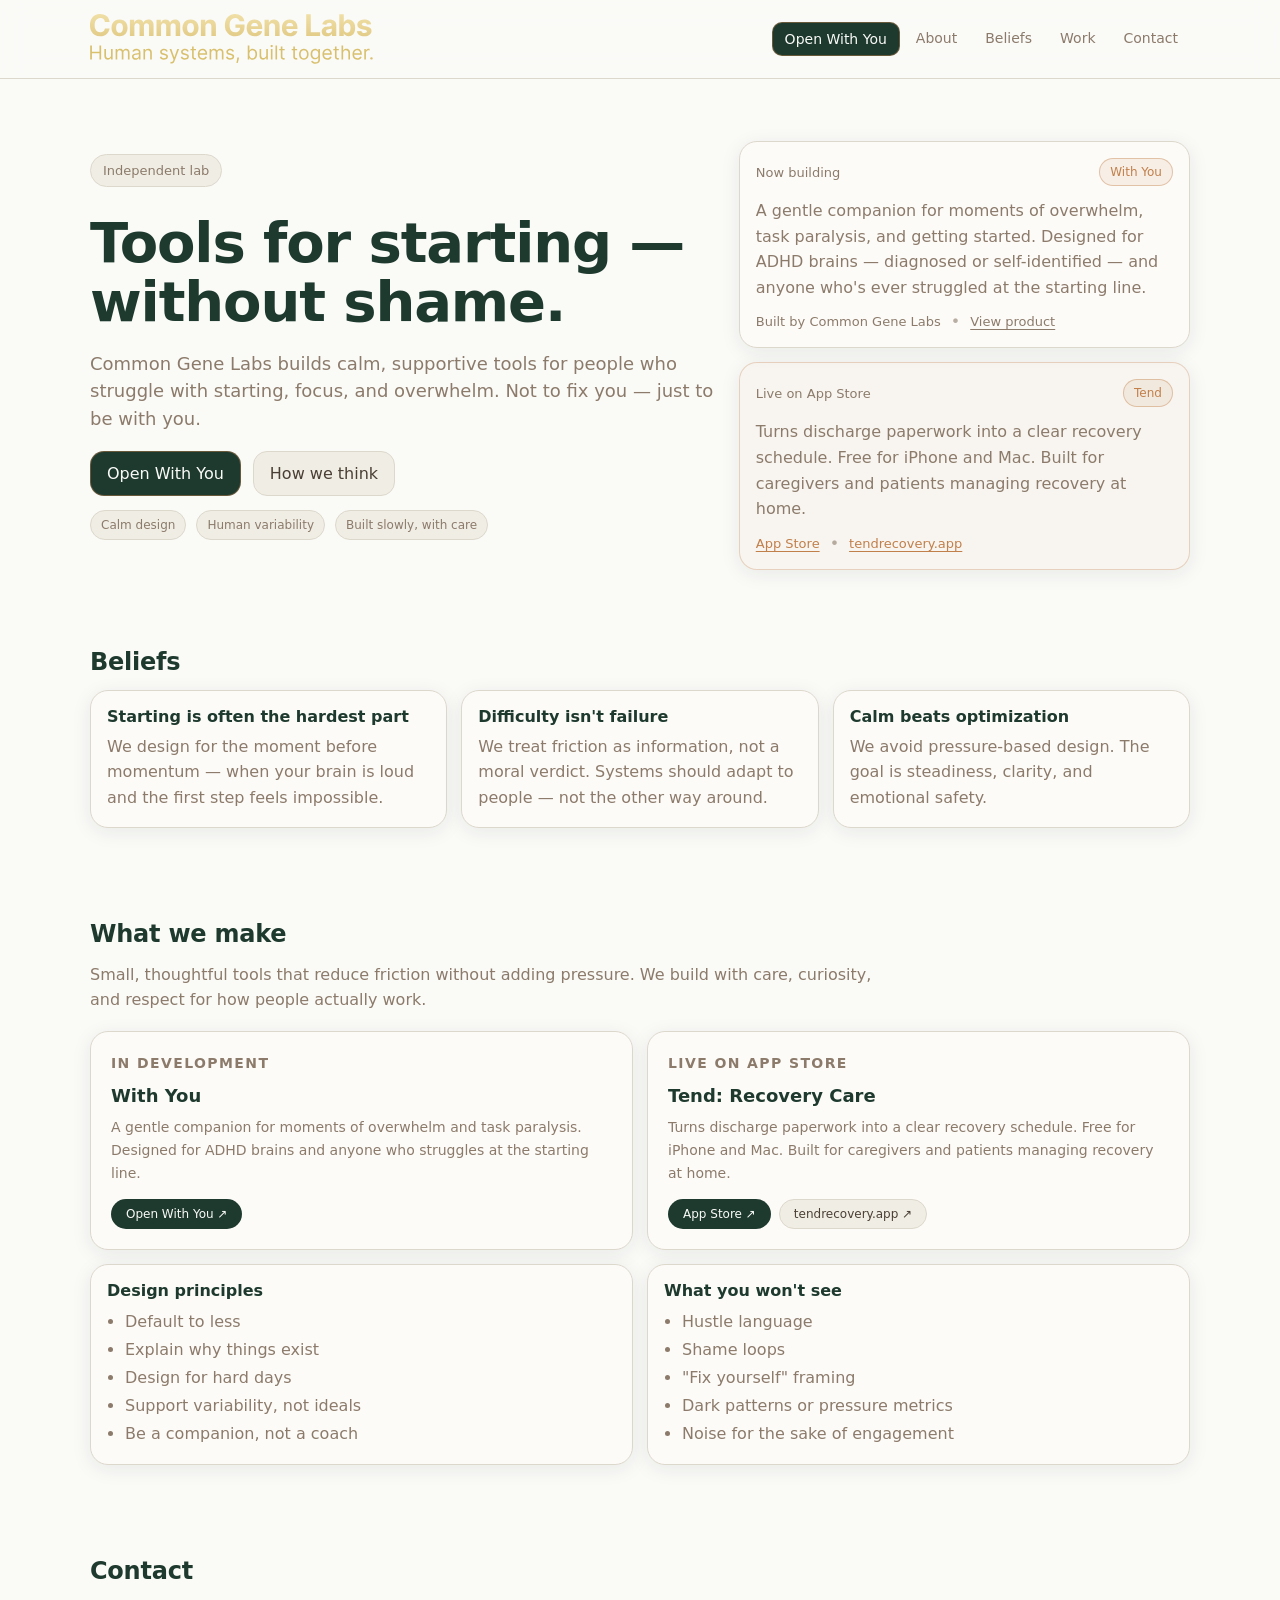
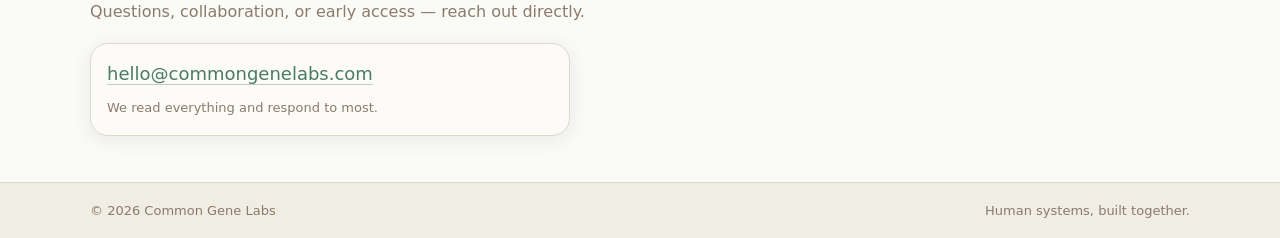
==== commit b573fbae: "Refactor card layout in index.html" ====
--- a/index.html
+++ b/index.html
@@ -54,18 +54,33 @@
           </div>
         </div>
 
-        <a href="https://elaiken3.github.io/withyou-site/" class="card cardLink" target="_blank" rel="noopener">
-          <div class="cardTop">
-            <div class="cardTitle">Now building</div>
-            <div class="cardBadge">With You</div>
+        <div style="display: flex; flex-direction: column; gap: 14px;">
+          <a href="https://elaiken3.github.io/withyou-site/" class="card cardLink" target="_blank" rel="noopener">
+            <div class="cardTop">
+              <div class="cardTitle">Now building</div>
+              <div class="cardBadge">With You</div>
+            </div>
+            <p class="cardBody">A gentle companion for moments of overwhelm, task paralysis, and getting started. Designed for ADHD brains — diagnosed or self-identified — and anyone who's ever struggled at the starting line.</p>
+            <div class="cardFoot">
+              <span class="small">Built by Common Gene Labs</span>
+              <span class="dot">•</span>
+              <span class="small link">View product</span>
+            </div>
+          </a>
+
+          <div class="card" style="border-color: rgba(193,127,74,.30); background: rgba(193,127,74,.04);">
+            <div class="cardTop">
+              <div class="cardTitle">Live on App Store</div>
+              <div class="cardBadge">Tend</div>
+            </div>
+            <p class="cardBody">Turns discharge paperwork into a clear recovery schedule. Free for iPhone and Mac. Built for caregivers and patients managing recovery at home.</p>
+            <div class="cardFoot">
+              <a href="https://apps.apple.com/us/app/tend-recovery-care/id6760955362" target="_blank" rel="noopener" class="small link" style="color: var(--amber);">App Store</a>
+              <span class="dot">•</span>
+              <a href="https://tendrecovery.app" target="_blank" rel="noopener" class="small link" style="color: var(--amber);">tendrecovery.app</a>
+            </div>
           </div>
-          <p class="cardBody">A gentle companion for moments of overwhelm, task paralysis, and getting started. Designed for ADHD brains — diagnosed or self-identified — and anyone who's ever struggled at the starting line.</p>
-          <div class="cardFoot">
-            <span class="small">Built by Common Gene Labs</span>
-            <span class="dot">•</span>
-            <span class="small link">View product</span>
-          </div>
-        </a>
+        </div>
       </div>
     </section>
 
